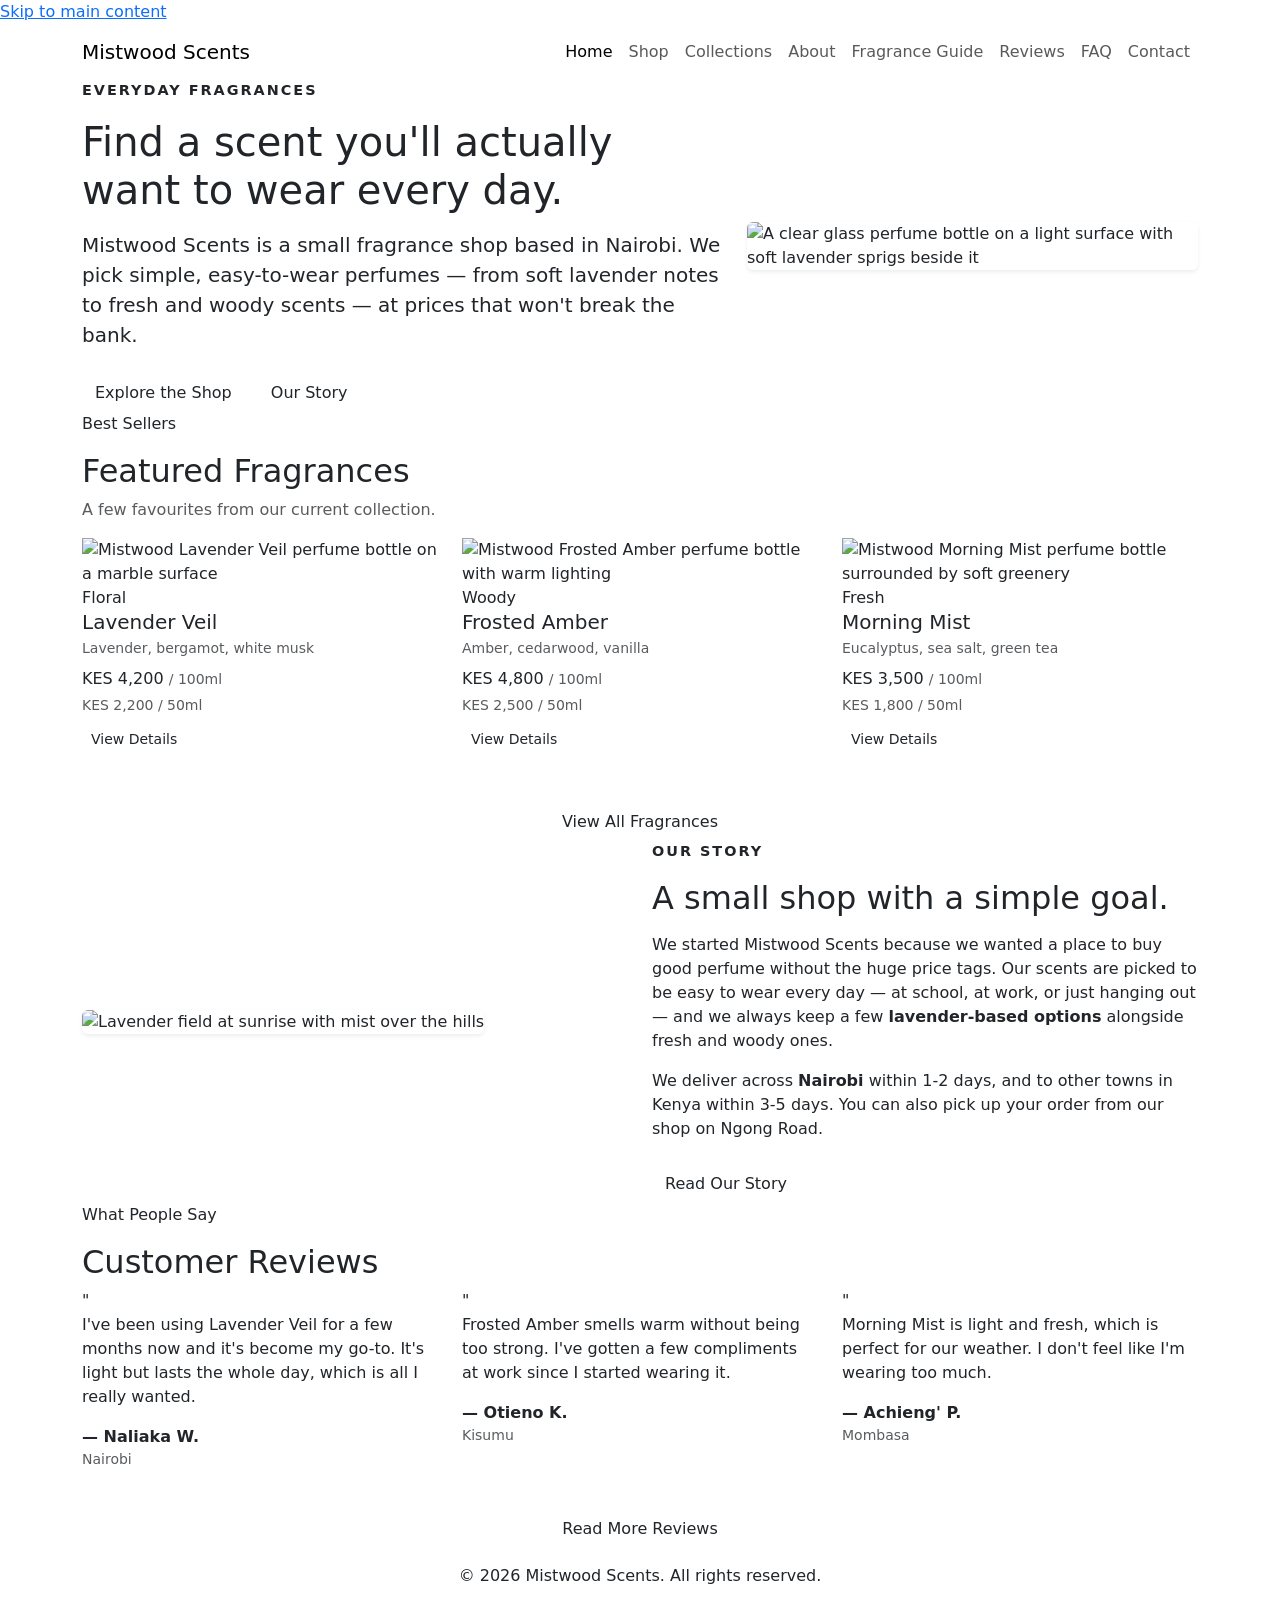
==== index.html @ 137e798b "Add customer testimonials section to home page" ====
<!DOCTYPE html>
<html lang="en">
<head>
  <meta charset="UTF-8">
  <meta name="viewport" content="width=device-width, initial-scale=1.0">
  <title>Mistwood Scents | Fragrances Inspired by Quiet Mornings</title>
  <meta name="description" content="Mistwood Scents is a small Kenyan fragrance shop with simple, everyday perfumes for women and men, delivered across Nairobi and beyond.">

  <!-- Bootstrap 5 -->
  <link href="https://cdnjs.cloudflare.com/ajax/libs/bootstrap/5.3.3/css/bootstrap.min.css" rel="stylesheet">
  <!-- Google Fonts -->
  <link rel="preconnect" href="https://fonts.googleapis.com">
  <link href="https://fonts.googleapis.com/css2?family=Cormorant+Garamond:wght@500;600;700&family=Jost:wght@300;400;500;600&display=swap" rel="stylesheet">
  <!-- Custom CSS -->
  <link rel="stylesheet" href="css/style.css">
</head>
<body>

  <a href="#main-content" class="skip-link">Skip to main content</a>

  <!-- ===================== Navbar ===================== -->
  <header>
    <nav class="navbar navbar-expand-lg navbar-mistwood sticky-top">
      <div class="container">
        <a class="navbar-brand navbar-brand-mistwood" href="index.html">
          <span class="brand-mark" aria-hidden="true"></span>Mistwood Scents
        </a>
        <button class="navbar-toggler" type="button" data-bs-toggle="collapse" data-bs-target="#mainNav" aria-controls="mainNav" aria-expanded="false" aria-label="Toggle navigation">
          <span class="navbar-toggler-icon"></span>
        </button>
        <div class="collapse navbar-collapse" id="mainNav">
          <ul class="navbar-nav ms-auto mb-2 mb-lg-0 text-center">
            <li class="nav-item"><a class="nav-link active" aria-current="page" href="index.html">Home</a></li>
            <li class="nav-item"><a class="nav-link" href="shop.html">Shop</a></li>
            <li class="nav-item"><a class="nav-link" href="collections.html">Collections</a></li>
            <li class="nav-item"><a class="nav-link" href="about.html">About</a></li>
            <li class="nav-item"><a class="nav-link" href="blog.html">Fragrance Guide</a></li>
            <li class="nav-item"><a class="nav-link" href="testimonials.html">Reviews</a></li>
            <li class="nav-item"><a class="nav-link" href="faq.html">FAQ</a></li>
            <li class="nav-item"><a class="nav-link" href="contact.html">Contact</a></li>
          </ul>
        </div>
      </div>
    </nav>
  </header>

  <main id="main-content">

    <!-- ===================== Hero ===================== -->
    <section class="mist-hero">
      <div class="container hero-content">
        <div class="row align-items-center">
          <div class="col-lg-7">
            <p class="subtitle" style="color: var(--color-primary); letter-spacing: 2px; text-transform: uppercase; font-weight: 600; font-size: 0.9rem;">Everyday Fragrances</p>
            <h1>Find a scent you'll actually want to wear every day.</h1>
            <p class="lead mt-3">Mistwood Scents is a small fragrance shop based in Nairobi. We pick simple, easy-to-wear perfumes — from soft <strong>lavender</strong> notes to fresh and woody scents — at prices that won't break the bank.</p>
            <div class="mt-4">
              <a href="shop.html" class="btn btn-mistwood me-2">Explore the Shop</a>
              <a href="about.html" class="btn btn-outline-mistwood">Our Story</a>
            </div>
          </div>
          <div class="col-lg-5 mt-4 mt-lg-0">
            <img src="https://images.unsplash.com/photo-1592945403407-9caf930b061a?w=600&h=600&fit=crop" alt="A clear glass perfume bottle on a light surface with soft lavender sprigs beside it" class="img-fluid rounded shadow-sm" loading="lazy">
          </div>
        </div>
      </div>
    </section>
<!-- ===================== Featured Fragrances ===================== -->
    <section class="section-light">
      <div class="container">
        <div class="section-title">
          <p class="subtitle">Best Sellers</p>
          <h2>Featured Fragrances</h2>
          <div class="divider-mist"></div>
          <p class="text-muted">A few favourites from our current collection.</p>
        </div>
        <div class="row g-4">
          <div class="col-md-4">
            <div class="card-mistwood">
              <img src="https://images.unsplash.com/photo-1541643600914-78b084683601?w=500&h=500&fit=crop" alt="Mistwood Lavender Veil perfume bottle on a marble surface" loading="lazy">
              <div class="card-body">
                <span class="scent-tag">Floral</span>
                <h3 class="h5 mb-1">Lavender Veil</h3>
                <p class="text-muted small mb-2">Lavender, bergamot, white musk</p>
                <p class="price-tag mb-1">KES 4,200 <span class="text-muted small fw-normal">/ 100ml</span></p>
                <p class="text-muted small mb-2">KES 2,200 / 50ml</p>
                <a href="product-detail.html" class="btn btn-outline-mistwood btn-sm">View Details</a>
              </div>
            </div>
          </div>
          <div class="col-md-4">
            <div class="card-mistwood">
              <img src="https://images.unsplash.com/photo-1592945403244-b3fbafd7f539?w=500&h=500&fit=crop" alt="Mistwood Frosted Amber perfume bottle with warm lighting" loading="lazy">
              <div class="card-body">
                <span class="scent-tag">Woody</span>
                <h3 class="h5 mb-1">Frosted Amber</h3>
                <p class="text-muted small mb-2">Amber, cedarwood, vanilla</p>
                <p class="price-tag mb-1">KES 4,800 <span class="text-muted small fw-normal">/ 100ml</span></p>
                <p class="text-muted small mb-2">KES 2,500 / 50ml</p>
                <a href="product-detail.html" class="btn btn-outline-mistwood btn-sm">View Details</a>
              </div>
            </div>
          </div>
          <div class="col-md-4">
            <div class="card-mistwood">
              <img src="https://images.unsplash.com/photo-1523293182086-7651a899d37f?w=500&h=500&fit=crop" alt="Mistwood Morning Mist perfume bottle surrounded by soft greenery" loading="lazy">
              <div class="card-body">
                <span class="scent-tag">Fresh</span>
                <h3 class="h5 mb-1">Morning Mist</h3>
                <p class="text-muted small mb-2">Eucalyptus, sea salt, green tea</p>
                <p class="price-tag mb-1">KES 3,500 <span class="text-muted small fw-normal">/ 100ml</span></p>
                <p class="text-muted small mb-2">KES 1,800 / 50ml</p>
                <a href="product-detail.html" class="btn btn-outline-mistwood btn-sm">View Details</a>
              </div>
            </div>
          </div>
        </div>
        <div class="text-center mt-5">
          <a href="shop.html" class="btn btn-mistwood">View All Fragrances</a>
        </div>
      </div>
    </section>
<!-- ===================== Brand Intro Strip ===================== -->
    <section class="section-tinted">
      <div class="container">
        <div class="row align-items-center g-4">
          <div class="col-lg-6">
            <img src="https://images.unsplash.com/photo-1615368144592-6b4a36c2b4a3?w=600&h=450&fit=crop" alt="Lavender field at sunrise with mist over the hills" class="img-fluid rounded shadow-sm" loading="lazy">
          </div>
          <div class="col-lg-6">
            <p class="subtitle" style="color: var(--color-primary); letter-spacing: 2px; text-transform: uppercase; font-weight: 600; font-size: 0.9rem;">Our Story</p>
            <h2>A small shop with a simple goal.</h2>
            <p class="mt-3">We started Mistwood Scents because we wanted a place to buy good perfume without the huge price tags. Our scents are picked to be easy to wear every day — at school, at work, or just hanging out — and we always keep a few <strong>lavender-based options</strong> alongside fresh and woody ones.</p>
            <p>We deliver across <strong>Nairobi</strong> within 1-2 days, and to other towns in Kenya within 3-5 days. You can also pick up your order from our shop on Ngong Road.</p>
            <a href="about.html" class="btn btn-outline-mistwood mt-2">Read Our Story</a>
          </div>
        </div>
      </div>
    </section> 
<!-- ===================== Testimonial Preview ===================== -->
    <section class="section-light">
      <div class="container">
        <div class="section-title">
          <p class="subtitle">What People Say</p>
          <h2>Customer Reviews</h2>
          <div class="divider-mist"></div>
        </div>
        <div class="row g-4">
          <div class="col-md-4">
            <div class="testimonial-card">
              <span class="quote-mark">"</span>
              <p>I've been using Lavender Veil for a few months now and it's become my go-to. It's light but lasts the whole day, which is all I really wanted.</p>
              <p class="fw-semibold mb-0 mt-3">— Naliaka W.</p>
              <p class="text-muted small">Nairobi</p>
            </div>
          </div>
          <div class="col-md-4">
            <div class="testimonial-card">
              <span class="quote-mark">"</span>
              <p>Frosted Amber smells warm without being too strong. I've gotten a few compliments at work since I started wearing it.</p>
              <p class="fw-semibold mb-0 mt-3">— Otieno K.</p>
              <p class="text-muted small">Kisumu</p>
            </div>
          </div>
          <div class="col-md-4">
            <div class="testimonial-card">
              <span class="quote-mark">"</span>
              <p>Morning Mist is light and fresh, which is perfect for our weather. I don't feel like I'm wearing too much.</p>
              <p class="fw-semibold mb-0 mt-3">— Achieng' P.</p>
              <p class="text-muted small">Mombasa</p>
            </div>
          </div>
        </div>
        <div class="text-center mt-4">
          <a href="testimonials.html" class="btn btn-outline-mistwood">Read More Reviews</a>
        </div>
      </div>
    </section>
  </main>

  <!-- ===================== Footer ===================== -->
  <footer class="footer-mistwood">
    <div class="container">
      <p class="text-center mb-0 py-3">&copy; 2026 Mistwood Scents. All rights reserved.</p>
    </div>
  </footer>

  <script src="https://cdnjs.cloudflare.com/ajax/libs/bootstrap/5.3.3/js/bootstrap.bundle.min.js"></script>
</body>
</html>
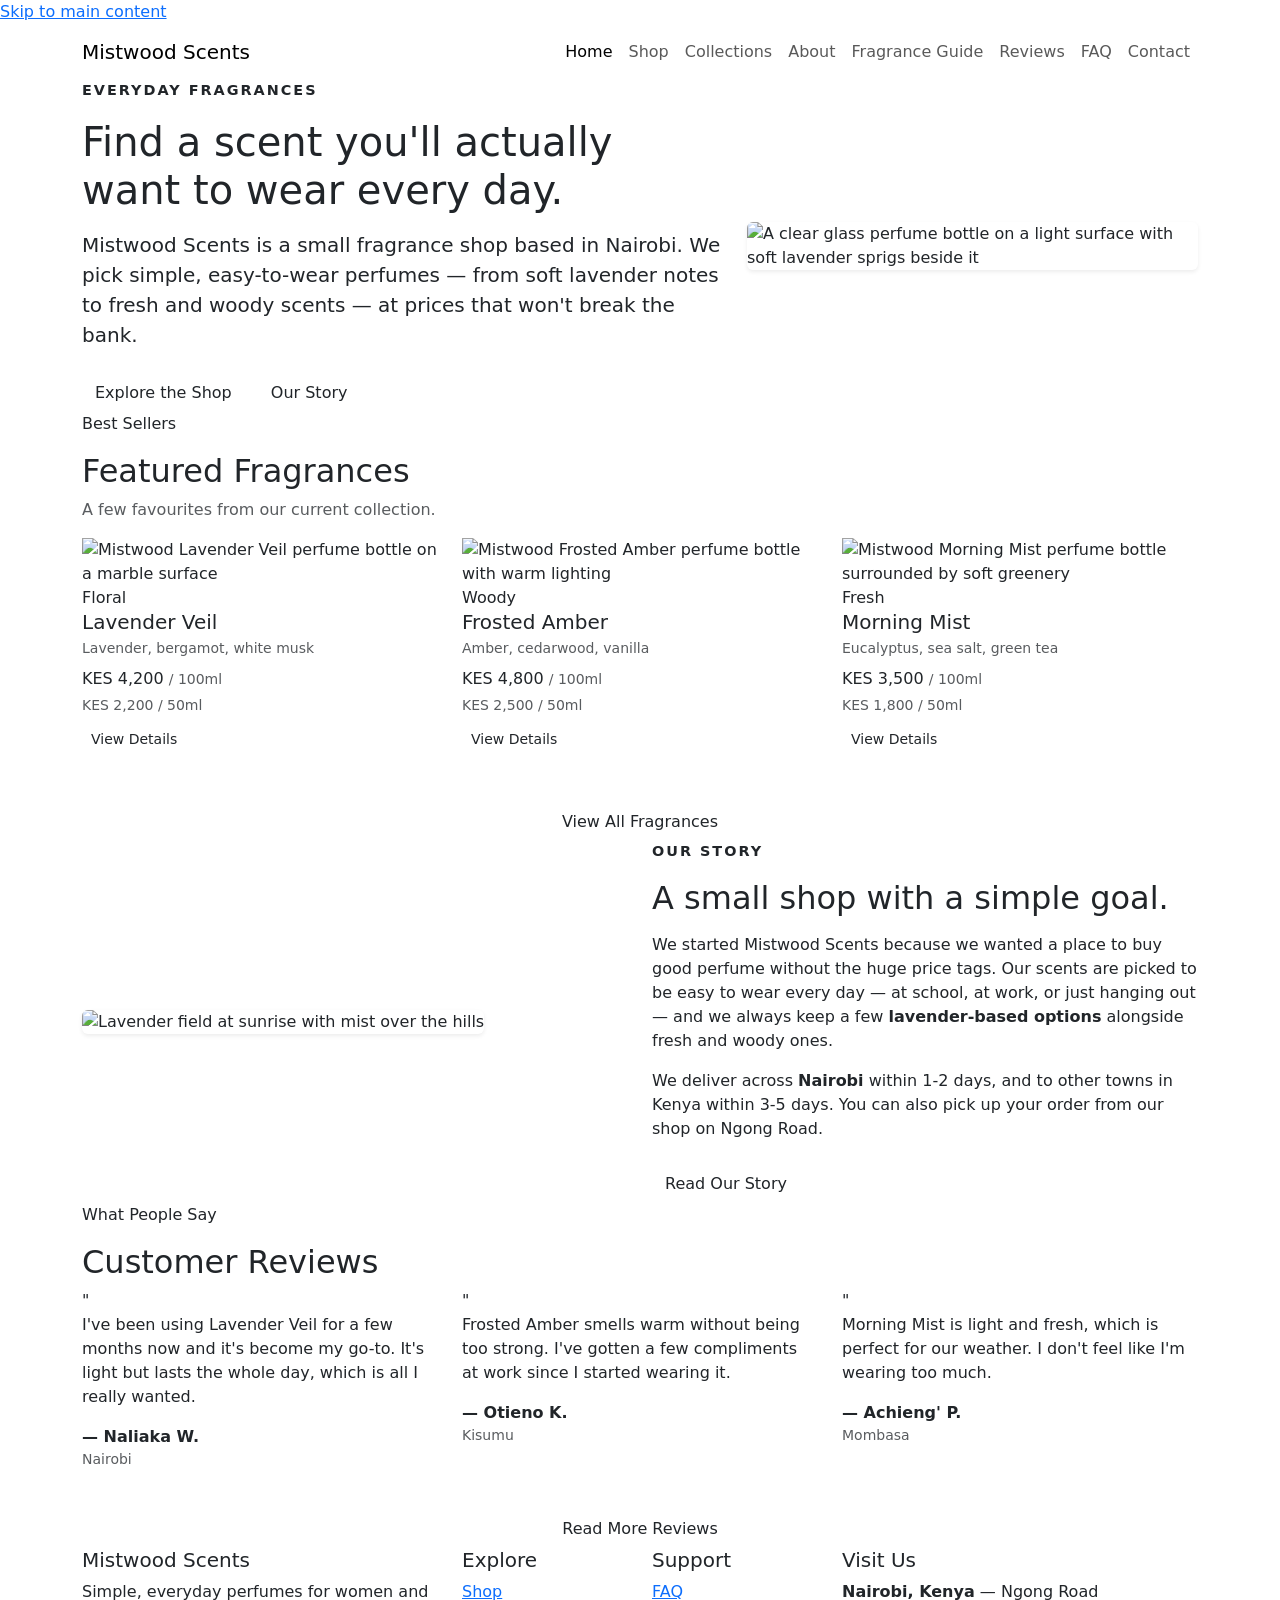
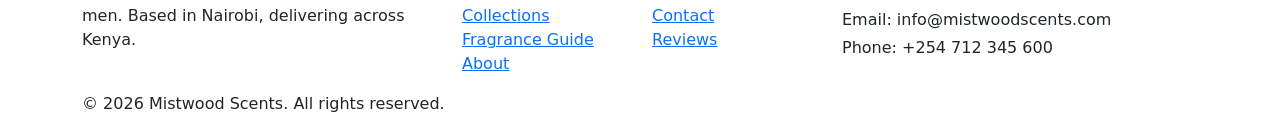
==== commit a9471d6d: "Add full footer with site links and contact info" ====
--- a/index.html
+++ b/index.html
@@ -178,13 +178,44 @@
     </section>
   </main>
 
-  <!-- ===================== Footer ===================== -->
+<!-- ===================== Footer ===================== -->
   <footer class="footer-mistwood">
     <div class="container">
-      <p class="text-center mb-0 py-3">&copy; 2026 Mistwood Scents. All rights reserved.</p>
+      <div class="row g-4">
+        <div class="col-md-4">
+          <h5>Mistwood Scents</h5>
+          <p>Simple, everyday perfumes for women and men. Based in Nairobi, delivering across Kenya.</p>
+        </div>
+        <div class="col-md-2 col-6">
+          <h5>Explore</h5>
+          <ul class="list-unstyled">
+            <li><a href="shop.html">Shop</a></li>
+            <li><a href="collections.html">Collections</a></li>
+            <li><a href="blog.html">Fragrance Guide</a></li>
+            <li><a href="about.html">About</a></li>
+          </ul>
+        </div>
+        <div class="col-md-2 col-6">
+          <h5>Support</h5>
+          <ul class="list-unstyled">
+            <li><a href="faq.html">FAQ</a></li>
+            <li><a href="contact.html">Contact</a></li>
+            <li><a href="testimonials.html">Reviews</a></li>
+          </ul>
+        </div>
+        <div class="col-md-4">
+          <h5>Visit Us</h5>
+          <address class="mb-1"><strong>Nairobi, Kenya</strong> — Ngong Road</address>
+          <p class="mb-1">Email: info@mistwoodscents.com</p>
+          <p class="mb-0">Phone: +254 712 345 600</p>
+        </div>
+      </div>
+      <div class="footer-bottom">
+        &copy; 2026 Mistwood Scents. All rights reserved.
+      </div>
     </div>
   </footer>
-
+  
   <script src="https://cdnjs.cloudflare.com/ajax/libs/bootstrap/5.3.3/js/bootstrap.bundle.min.js"></script>
 </body>
 </html>
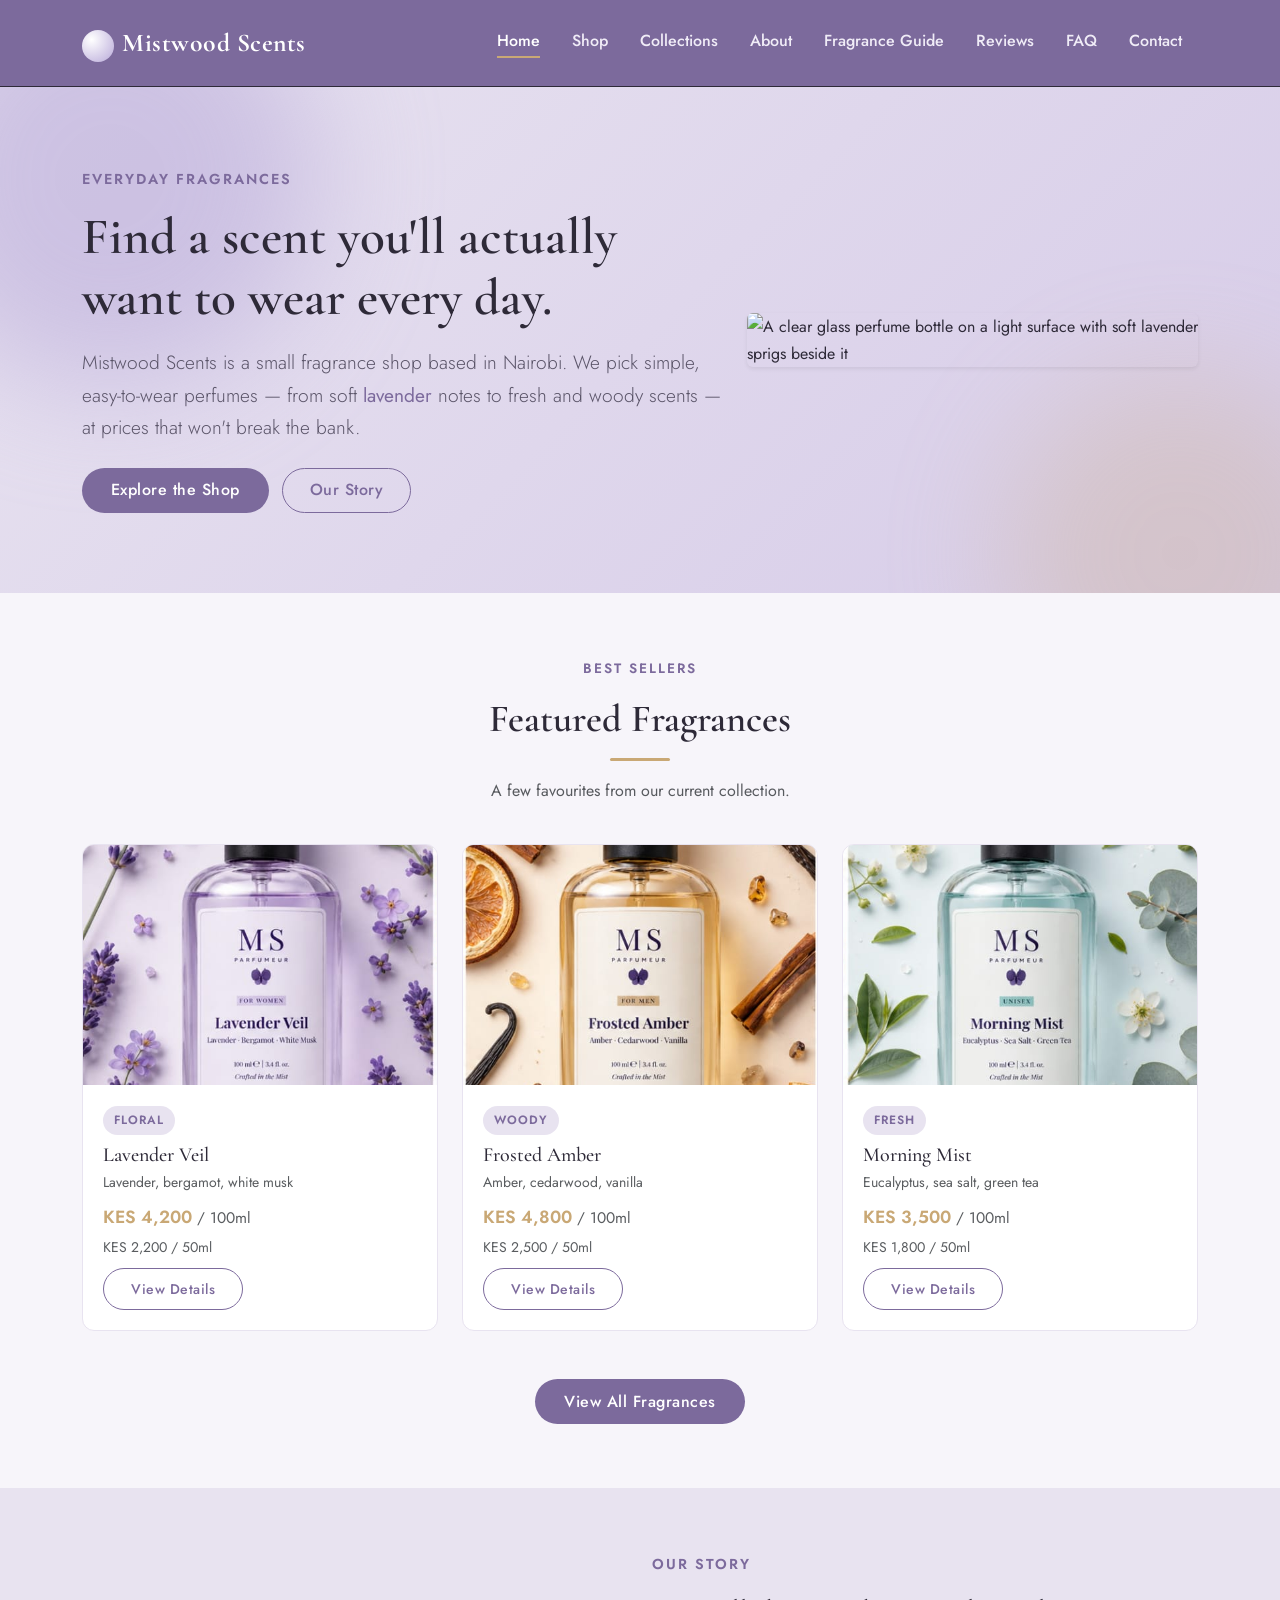
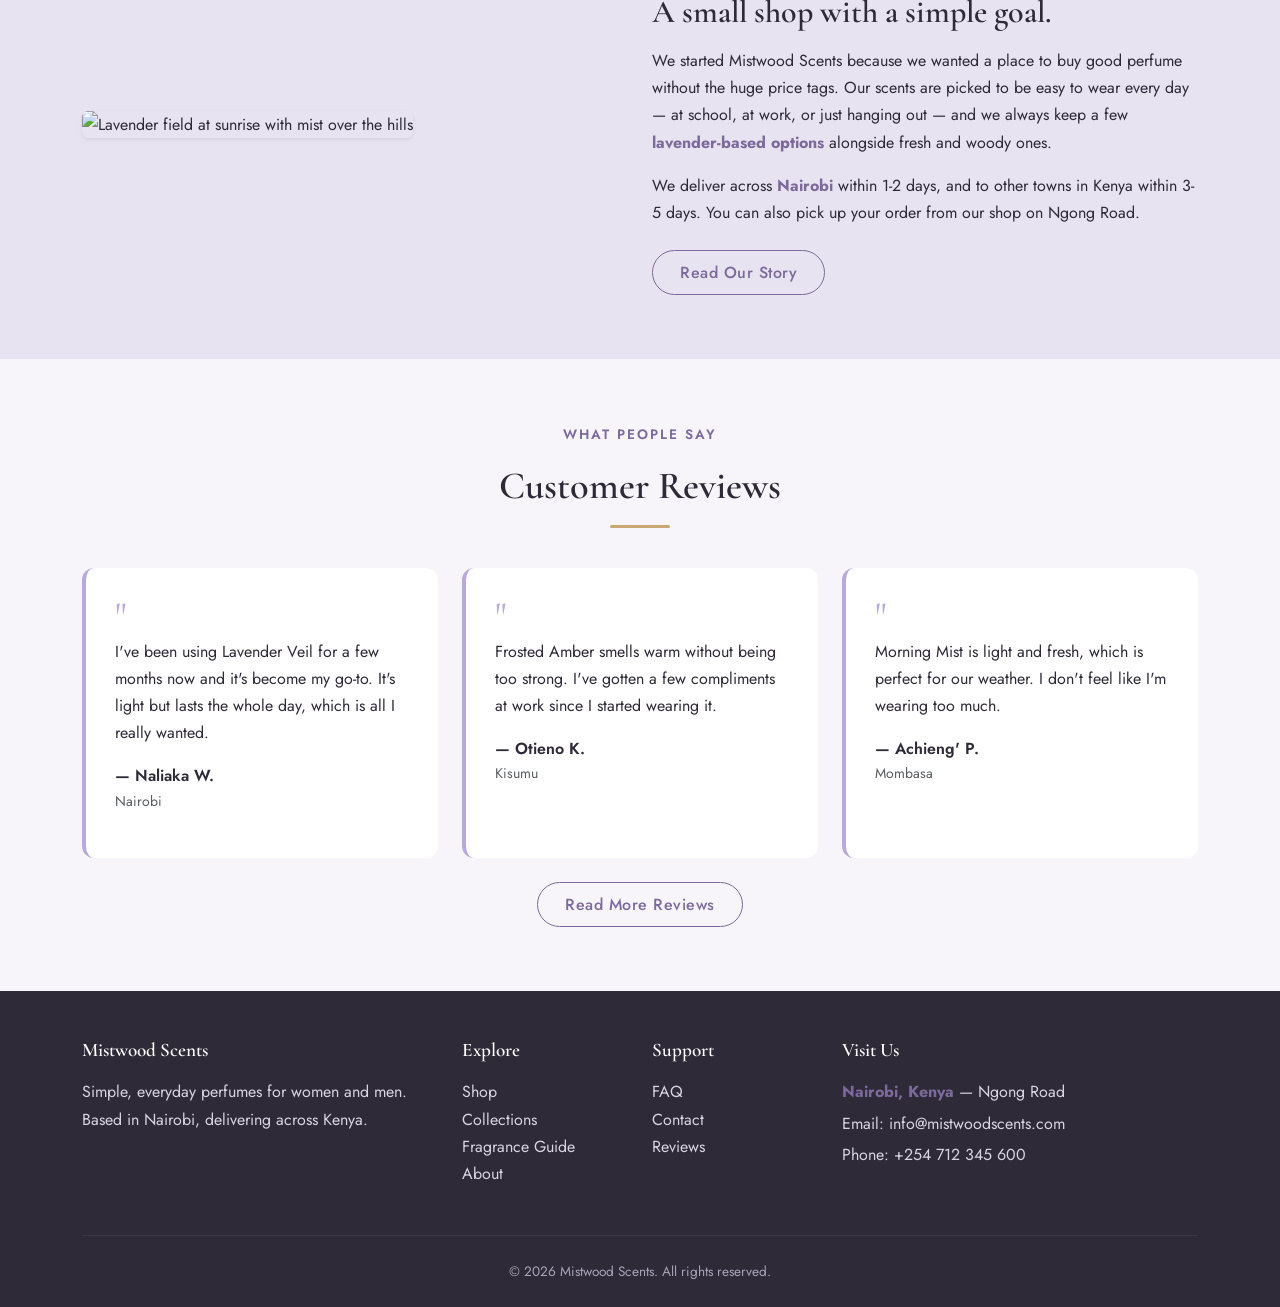
==== commit 1ed6c5cd: "Add perfume product photos to home page" ====
--- a/index.html
+++ b/index.html
@@ -77,7 +77,7 @@
         <div class="row g-4">
           <div class="col-md-4">
             <div class="card-mistwood">
-              <img src="https://images.unsplash.com/photo-1541643600914-78b084683601?w=500&h=500&fit=crop" alt="Mistwood Lavender Veil perfume bottle on a marble surface" loading="lazy">
+              <img src="images/products/lavender-veil.png" alt="Mistwood Scents Lavender Veil perfume bottle" loading="lazy">
               <div class="card-body">
                 <span class="scent-tag">Floral</span>
                 <h3 class="h5 mb-1">Lavender Veil</h3>
@@ -90,7 +90,7 @@
           </div>
           <div class="col-md-4">
             <div class="card-mistwood">
-              <img src="https://images.unsplash.com/photo-1592945403244-b3fbafd7f539?w=500&h=500&fit=crop" alt="Mistwood Frosted Amber perfume bottle with warm lighting" loading="lazy">
+              <img src="images/products/frosted-amber.png" alt="Mistwood Scents Frosted Amber perfume bottle" loading="lazy">
               <div class="card-body">
                 <span class="scent-tag">Woody</span>
                 <h3 class="h5 mb-1">Frosted Amber</h3>
@@ -103,7 +103,7 @@
           </div>
           <div class="col-md-4">
             <div class="card-mistwood">
-              <img src="https://images.unsplash.com/photo-1523293182086-7651a899d37f?w=500&h=500&fit=crop" alt="Mistwood Morning Mist perfume bottle surrounded by soft greenery" loading="lazy">
+              <img src="images/products/morning-mist.png" alt="Mistwood Scents Morning Mist perfume bottle" loading="lazy">
               <div class="card-body">
                 <span class="scent-tag">Fresh</span>
                 <h3 class="h5 mb-1">Morning Mist</h3>
--- a/css/style.css
+++ b/css/style.css
@@ -0,0 +1,344 @@
+/* ==========================================================
+   Mistwood Scents — Main Stylesheet
+   ========================================================== */
+
+:root {
+  --color-primary: #7C6A9C;     /* lavender-plum */
+  --color-accent: #B8A9D9;      /* soft lilac */
+  --color-bg-light: #F7F5FA;    /* near-white */
+  --color-bg-section: #E8E3F0;  /* pale lavender */
+  --color-dark: #2E2A38;        /* deep charcoal-plum */
+  --color-gold: #C9A875;        /* warm gold accent */
+  --font-display: 'Cormorant Garamond', serif;
+  --font-body: 'Jost', sans-serif;
+}
+
+* {
+  box-sizing: border-box;
+}
+
+body {
+  font-family: var(--font-body);
+  color: var(--color-dark);
+  background-color: var(--color-bg-light);
+  line-height: 1.7;
+}
+
+h1, h2, h3, h4, h5, h6 {
+  font-family: var(--font-display);
+  font-weight: 600;
+  color: var(--color-dark);
+}
+
+a {
+  color: var(--color-primary);
+  text-decoration: none;
+  transition: color 0.2s ease;
+}
+
+a:hover {
+  color: var(--color-gold);
+}
+
+strong, b {
+  color: var(--color-primary);
+}
+
+/* ===================== Navbar ===================== */
+.navbar-mistwood {
+  background-color: var(--color-primary);
+  border-bottom: 1px solid var(--color-dark);
+  padding: 1rem 0;
+}
+
+.navbar-brand-mistwood {
+  font-family: var(--font-display);
+  font-size: 1.6rem;
+  font-weight: 700;
+  color: #fff !important;
+  letter-spacing: 0.5px;
+}
+
+.navbar-brand-mistwood .brand-mark {
+  display: inline-block;
+  width: 32px;
+  height: 32px;
+  border-radius: 50%;
+  background: radial-gradient(circle at 30% 30%, #fff, var(--color-accent));
+  margin-right: 8px;
+  vertical-align: middle;
+}
+
+.navbar-mistwood .nav-link {
+  color: #f0ecf7 !important;
+  font-weight: 500;
+  margin: 0 0.5rem;
+  position: relative;
+}
+
+.navbar-mistwood .nav-link.active,
+.navbar-mistwood .nav-link:hover {
+  color: #fff !important;
+}
+
+.navbar-mistwood .nav-link.active::after {
+  content: "";
+  display: block;
+  width: 100%;
+  height: 2px;
+  background-color: var(--color-gold);
+  margin-top: 2px;
+}
+
+.navbar-mistwood .navbar-toggler {
+  border-color: rgba(255,255,255,0.5);
+}
+
+.navbar-mistwood .navbar-toggler-icon {
+  filter: brightness(0) invert(1);
+}
+
+/* Skip link for accessibility */
+.skip-link {
+  position: absolute;
+  left: -9999px;
+  top: 0;
+  background: var(--color-primary);
+  color: #fff;
+  padding: 0.5rem 1rem;
+  z-index: 1000;
+}
+
+.skip-link:focus {
+  left: 0;
+}
+
+/* Reduced motion */
+@media (prefers-reduced-motion: reduce) {
+  * {
+    transition: none !important;
+    animation: none !important;
+  }
+}
+/* ===================== Hero (mist gradient signature) ===================== */
+.mist-hero {
+  position: relative;
+  background: linear-gradient(135deg, var(--color-bg-section) 0%, #d6cbe8 100%);
+  overflow: hidden;
+  padding: 5rem 0;
+}
+
+.mist-hero::before,
+.mist-hero::after {
+  content: "";
+  position: absolute;
+  border-radius: 50%;
+  filter: blur(60px);
+  opacity: 0.55;
+  pointer-events: none;
+}
+
+.mist-hero::before {
+  width: 420px;
+  height: 420px;
+  background: var(--color-accent);
+  top: -120px;
+  left: -100px;
+}
+
+.mist-hero::after {
+  width: 360px;
+  height: 360px;
+  background: var(--color-gold);
+  bottom: -140px;
+  right: -80px;
+  opacity: 0.25;
+}
+
+.mist-hero .hero-content {
+  position: relative;
+  z-index: 2;
+}
+
+.mist-hero h1 {
+  font-size: 3.2rem;
+}
+
+.mist-hero .lead {
+  font-size: 1.2rem;
+  color: #5a5468;
+}
+
+/* ===================== Buttons ===================== */
+.btn-mistwood {
+  background-color: var(--color-primary);
+  color: #fff;
+  border: none;
+  padding: 0.65rem 1.8rem;
+  border-radius: 30px;
+  font-weight: 500;
+  letter-spacing: 0.5px;
+  transition: background-color 0.2s ease, transform 0.2s ease;
+}
+
+.btn-mistwood:hover {
+  background-color: var(--color-dark);
+  color: #fff;
+  transform: translateY(-2px);
+}
+
+.btn-outline-mistwood {
+  background-color: transparent;
+  color: var(--color-primary);
+  border: 1px solid var(--color-primary);
+  padding: 0.6rem 1.7rem;
+  border-radius: 30px;
+  font-weight: 500;
+  letter-spacing: 0.5px;
+  transition: all 0.2s ease;
+}
+
+.btn-outline-mistwood:hover {
+  background-color: var(--color-primary);
+  color: #fff;
+}
+
+@media (max-width: 768px) {
+  .mist-hero h1 {
+    font-size: 2.2rem;
+  }
+
+  .mist-hero {
+    padding: 3rem 0;
+    text-align: center;
+  }
+}
+/* ===================== Sections ===================== */
+.section-light {
+  padding: 4rem 0;
+}
+
+.section-tinted {
+  padding: 4rem 0;
+  background-color: var(--color-bg-section);
+}
+
+.section-title {
+  margin-bottom: 2.5rem;
+  text-align: center;
+}
+
+.section-title h2 {
+  font-size: 2.4rem;
+}
+
+.section-title .subtitle {
+  color: var(--color-primary);
+  text-transform: uppercase;
+  letter-spacing: 2px;
+  font-size: 0.85rem;
+  font-weight: 600;
+}
+
+/* ===================== Cards ===================== */
+.card-mistwood {
+  border: 1px solid var(--color-bg-section);
+  border-radius: 12px;
+  overflow: hidden;
+  background-color: #fff;
+  transition: border-color 0.25s ease, transform 0.25s ease, box-shadow 0.25s ease;
+  height: 100%;
+}
+
+.card-mistwood:hover {
+  border-color: var(--color-accent);
+  transform: translateY(-4px);
+  box-shadow: 0 10px 25px rgba(124, 106, 156, 0.15);
+}
+
+.card-mistwood img {
+  width: 100%;
+  height: 240px;
+  object-fit: cover;
+}
+
+.card-mistwood .card-body {
+  padding: 1.25rem;
+}
+
+.scent-tag {
+  display: inline-block;
+  background-color: var(--color-bg-section);
+  color: var(--color-primary);
+  font-size: 0.75rem;
+  font-weight: 600;
+  letter-spacing: 1px;
+  text-transform: uppercase;
+  padding: 0.25rem 0.7rem;
+  border-radius: 20px;
+  margin-bottom: 0.5rem;
+}
+
+.price-tag {
+  color: var(--color-gold);
+  font-weight: 600;
+  font-size: 1.1rem;
+}
+
+.divider-mist {
+  width: 60px;
+  height: 3px;
+  background-color: var(--color-gold);
+  margin: 1rem auto;
+  border-radius: 2px;
+}
+
+@media (max-width: 768px) {
+  .section-title h2 {
+    font-size: 1.9rem;
+  }
+}
+/* ===================== Testimonials ===================== */
+.testimonial-card {
+  background-color: #fff;
+  border-radius: 12px;
+  padding: 1.8rem;
+  border-left: 4px solid var(--color-accent);
+  height: 100%;
+}
+
+.testimonial-card .quote-mark {
+  font-family: var(--font-display);
+  font-size: 2.5rem;
+  color: var(--color-accent);
+  line-height: 1;
+}
+/* ===================== Footer ===================== */
+.footer-mistwood {
+  background-color: var(--color-dark);
+  color: #d8d4e2;
+  padding: 3rem 0 1.5rem;
+}
+
+.footer-mistwood h5 {
+  color: #fff;
+  font-size: 1.2rem;
+  margin-bottom: 1rem;
+}
+
+.footer-mistwood a {
+  color: #d8d4e2;
+}
+
+.footer-mistwood a:hover {
+  color: var(--color-accent);
+}
+
+.footer-bottom {
+  border-top: 1px solid #44405499;
+  margin-top: 2rem;
+  padding-top: 1.5rem;
+  font-size: 0.85rem;
+  text-align: center;
+  color: #a8a3b8;
+}
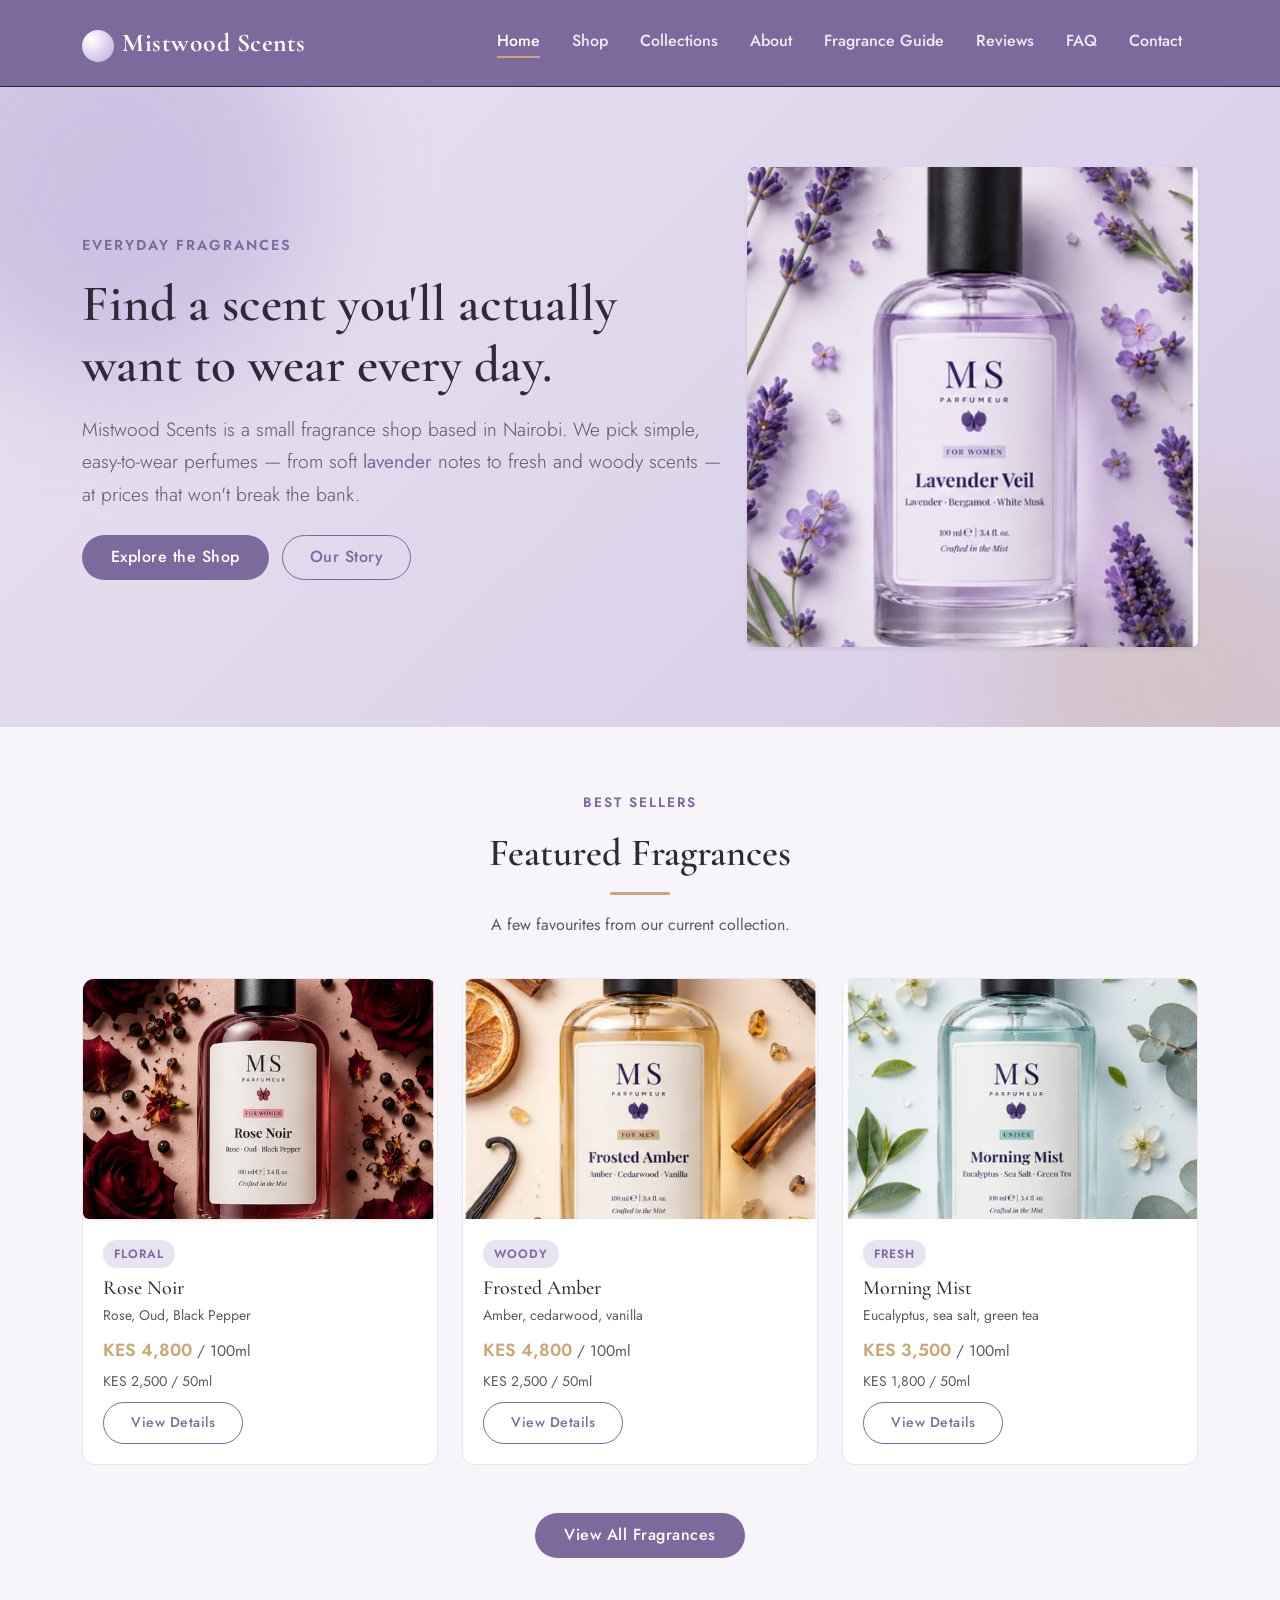
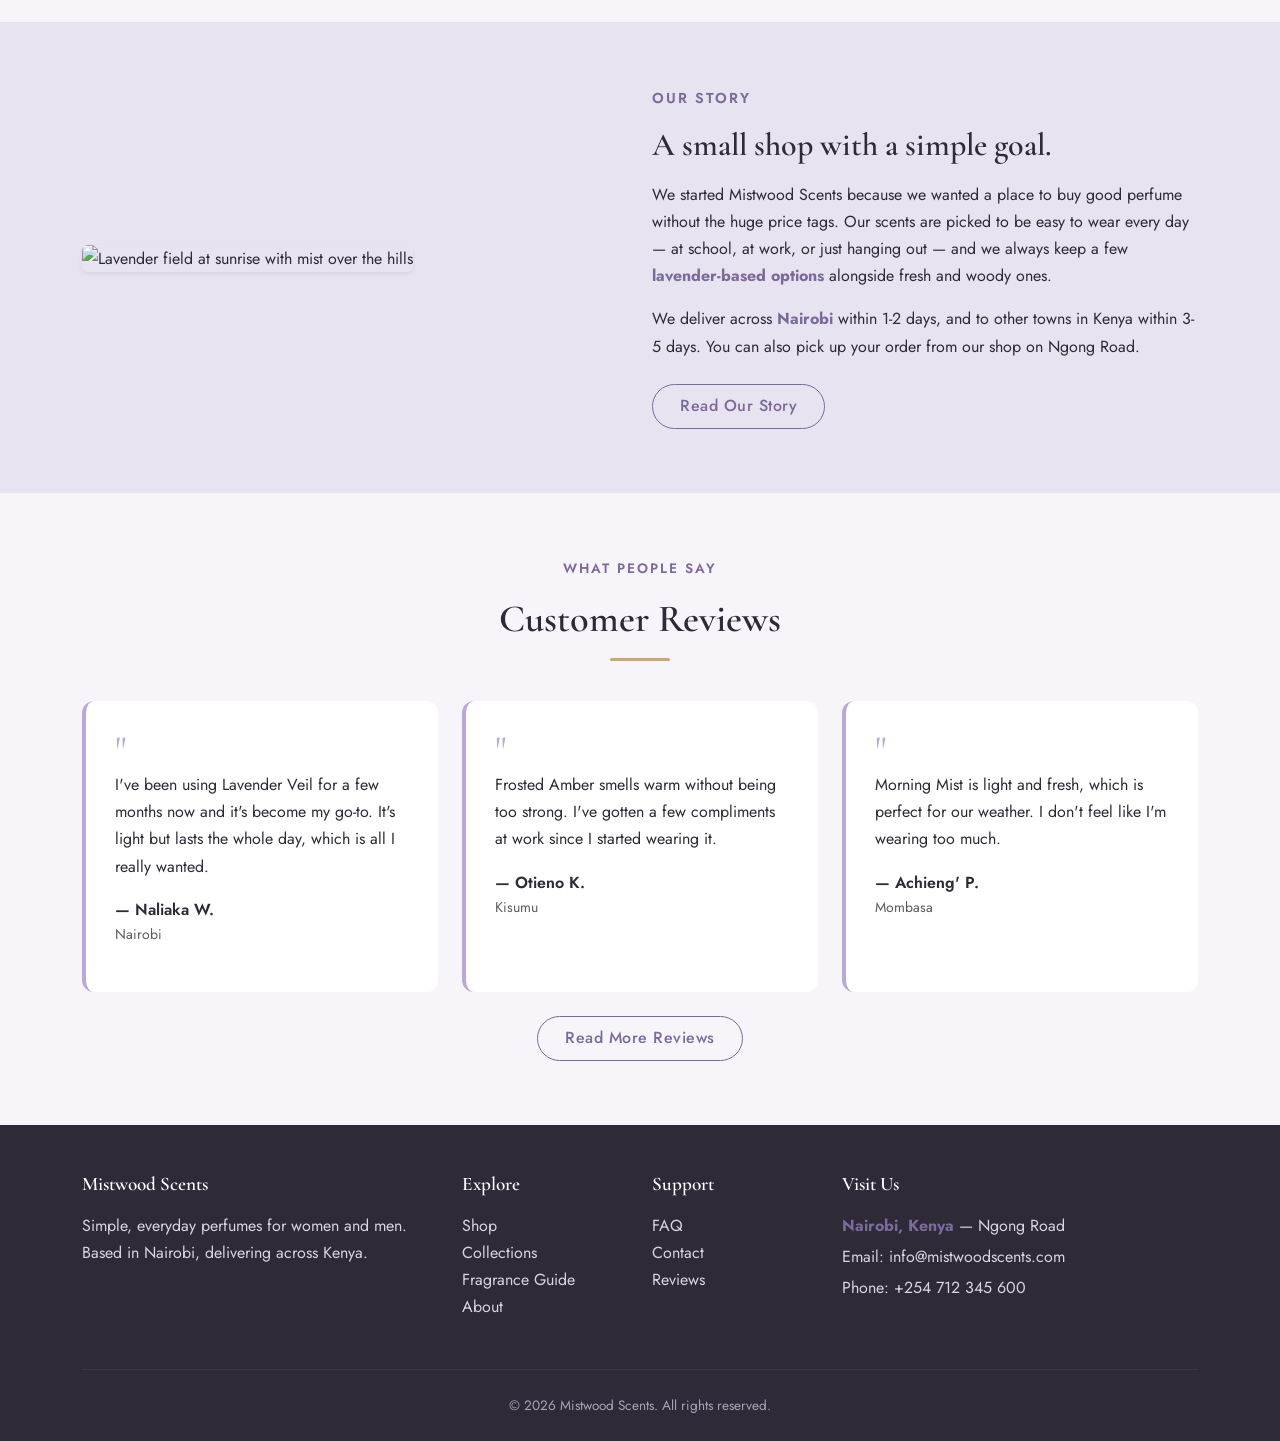
==== commit 1da20ab0: "Swap hero and featured product images to avoid repetition" ====
--- a/index.html
+++ b/index.html
@@ -60,7 +60,7 @@
             </div>
           </div>
           <div class="col-lg-5 mt-4 mt-lg-0">
-            <img src="https://images.unsplash.com/photo-1592945403407-9caf930b061a?w=600&h=600&fit=crop" alt="A clear glass perfume bottle on a light surface with soft lavender sprigs beside it" class="img-fluid rounded shadow-sm" loading="lazy">
+            <img src="images/products/lavender-veil.png" alt="Mistwood Scents Lavender Veil perfume bottle" class="img-fluid rounded shadow-sm" loading="lazy">
           </div>
         </div>
       </div>
@@ -74,20 +74,20 @@
           <div class="divider-mist"></div>
           <p class="text-muted">A few favourites from our current collection.</p>
         </div>
-        <div class="row g-4">
-          <div class="col-md-4">
-            <div class="card-mistwood">
-              <img src="images/products/lavender-veil.png" alt="Mistwood Scents Lavender Veil perfume bottle" loading="lazy">
-              <div class="card-body">
-                <span class="scent-tag">Floral</span>
-                <h3 class="h5 mb-1">Lavender Veil</h3>
-                <p class="text-muted small mb-2">Lavender, bergamot, white musk</p>
-                <p class="price-tag mb-1">KES 4,200 <span class="text-muted small fw-normal">/ 100ml</span></p>
-                <p class="text-muted small mb-2">KES 2,200 / 50ml</p>
-                <a href="product-detail.html" class="btn btn-outline-mistwood btn-sm">View Details</a>
+            <div class="row g-4">
+          <div class="col-md-4">
+        <div class="card-mistwood">
+         <img src="images/products/rose-noir.png" alt="Mistwood Scents Rose Noir perfume bottle" class="img-fluid rounded shadow-sm" loading="lazy">
+    <div class="card-body">
+      <span class="scent-tag">Floral</span>
+      <h3 class="h5 mb-1">Rose Noir</h3>
+      <p class="text-muted small mb-2">Rose, Oud, Black Pepper</p>
+      <p class="price-tag mb-1">KES 4,800 <span class="text-muted small fw-normal">/ 100ml</span></p>
+      <p class="text-muted small mb-2">KES 2,500 / 50ml</p>
+      <a href="product-detail.html" class="btn btn-outline-mistwood btn-sm">View Details</a>
               </div>
             </div>
-          </div>
+           </div>
           <div class="col-md-4">
             <div class="card-mistwood">
               <img src="images/products/frosted-amber.png" alt="Mistwood Scents Frosted Amber perfume bottle" loading="lazy">
--- a/css/style.css
+++ b/css/style.css
@@ -3,12 +3,12 @@
    ========================================================== */
 
 :root {
-  --color-primary: #7C6A9C;     /* lavender-plum */
-  --color-accent: #B8A9D9;      /* soft lilac */
-  --color-bg-light: #F7F5FA;    /* near-white */
-  --color-bg-section: #E8E3F0;  /* pale lavender */
-  --color-dark: #2E2A38;        /* deep charcoal-plum */
-  --color-gold: #C9A875;        /* warm gold accent */
+  --color-primary: #7C6A9C;
+  --color-accent: #B8A9D9;
+  --color-bg-light: #F7F5FA;
+  --color-bg-section: #E8E3F0;
+  --color-dark: #2E2A38;
+  --color-gold: #C9A875;
   --font-display: 'Cormorant Garamond', serif;
   --font-body: 'Jost', sans-serif;
 }
@@ -98,7 +98,7 @@
   filter: brightness(0) invert(1);
 }
 
-/* Skip link for accessibility */
+/* ===================== Skip Link ===================== */
 .skip-link {
   position: absolute;
   left: -9999px;
@@ -113,14 +113,7 @@
   left: 0;
 }
 
-/* Reduced motion */
-@media (prefers-reduced-motion: reduce) {
-  * {
-    transition: none !important;
-    animation: none !important;
-  }
-}
-/* ===================== Hero (mist gradient signature) ===================== */
+/* ===================== Hero ===================== */
 .mist-hero {
   position: relative;
   background: linear-gradient(135deg, var(--color-bg-section) 0%, #d6cbe8 100%);
@@ -167,6 +160,32 @@
 .mist-hero .lead {
   font-size: 1.2rem;
   color: #5a5468;
+}
+
+/* ===================== Mist Banner (inner pages) ===================== */
+.mist-banner {
+  position: relative;
+  background-color: var(--color-bg-section);
+  overflow: hidden;
+  padding: 3.5rem 0;
+}
+
+.mist-banner::before {
+  content: "";
+  position: absolute;
+  width: 300px;
+  height: 300px;
+  border-radius: 50%;
+  background: var(--color-accent);
+  filter: blur(60px);
+  opacity: 0.45;
+  top: -100px;
+  right: -60px;
+}
+
+.mist-banner .hero-content {
+  position: relative;
+  z-index: 2;
 }
 
 /* ===================== Buttons ===================== */
@@ -203,16 +222,6 @@
   color: #fff;
 }
 
-@media (max-width: 768px) {
-  .mist-hero h1 {
-    font-size: 2.2rem;
-  }
-
-  .mist-hero {
-    padding: 3rem 0;
-    text-align: center;
-  }
-}
 /* ===================== Sections ===================== */
 .section-light {
   padding: 4rem 0;
@@ -232,7 +241,7 @@
   font-size: 2.4rem;
 }
 
-.section-title .subtitle {
+.subtitle {
   color: var(--color-primary);
   text-transform: uppercase;
   letter-spacing: 2px;
@@ -266,6 +275,7 @@
   padding: 1.25rem;
 }
 
+/* ===================== Tags & Labels ===================== */
 .scent-tag {
   display: inline-block;
   background-color: var(--color-bg-section);
@@ -293,11 +303,6 @@
   border-radius: 2px;
 }
 
-@media (max-width: 768px) {
-  .section-title h2 {
-    font-size: 1.9rem;
-  }
-}
 /* ===================== Testimonials ===================== */
 .testimonial-card {
   background-color: #fff;
@@ -313,6 +318,32 @@
   color: var(--color-accent);
   line-height: 1;
 }
+
+/* ===================== Forms ===================== */
+.form-mistwood label {
+  font-weight: 500;
+  margin-bottom: 0.3rem;
+}
+
+.form-mistwood .form-control {
+  border-radius: 8px;
+  border: 1px solid #d8d2e6;
+  padding: 0.6rem 0.9rem;
+}
+
+.form-mistwood .form-control:focus {
+  border-color: var(--color-primary);
+  box-shadow: 0 0 0 3px rgba(124, 106, 156, 0.15);
+}
+
+.form-control.is-invalid {
+  border-color: #c0392b;
+}
+
+.form-control.is-valid {
+  border-color: #5cb85c;
+}
+
 /* ===================== Footer ===================== */
 .footer-mistwood {
   background-color: var(--color-dark);
@@ -341,4 +372,58 @@
   font-size: 0.85rem;
   text-align: center;
   color: #a8a3b8;
+}
+
+/* ===================== Responsive ===================== */
+@media (max-width: 768px) {
+  .mist-hero h1 {
+    font-size: 2.2rem;
+  }
+
+  .mist-hero {
+    padding: 3rem 0;
+    text-align: center;
+  }
+
+  .section-title h2 {
+    font-size: 1.9rem;
+  }
+}
+
+@media (prefers-reduced-motion: reduce) {
+  * {
+    transition: none !important;
+    animation: none !important;
+  }
+}
+/* ===================== Scent Note Chips (Shop page) ===================== */
+.note-chip {
+  background-color: #fff;
+  border: 1px solid var(--color-bg-section);
+  color: var(--color-dark);
+  font-size: 0.8rem;
+  padding: 0.3rem 0.9rem;
+  border-radius: 20px;
+  transition: all 0.2s ease;
+}
+
+.note-chip:hover {
+  border-color: var(--color-accent);
+}
+
+.note-chip.active {
+  background-color: var(--color-primary);
+  color: #fff;
+  border-color: var(--color-primary);
+}
+
+.note-chip .chip-x {
+  font-weight: 700;
+  margin-left: 4px;
+}
+.mist-hero img {
+  max-height: 480px;
+  width: 100%;
+  object-fit: cover;
+  border-radius: 12px;
 }
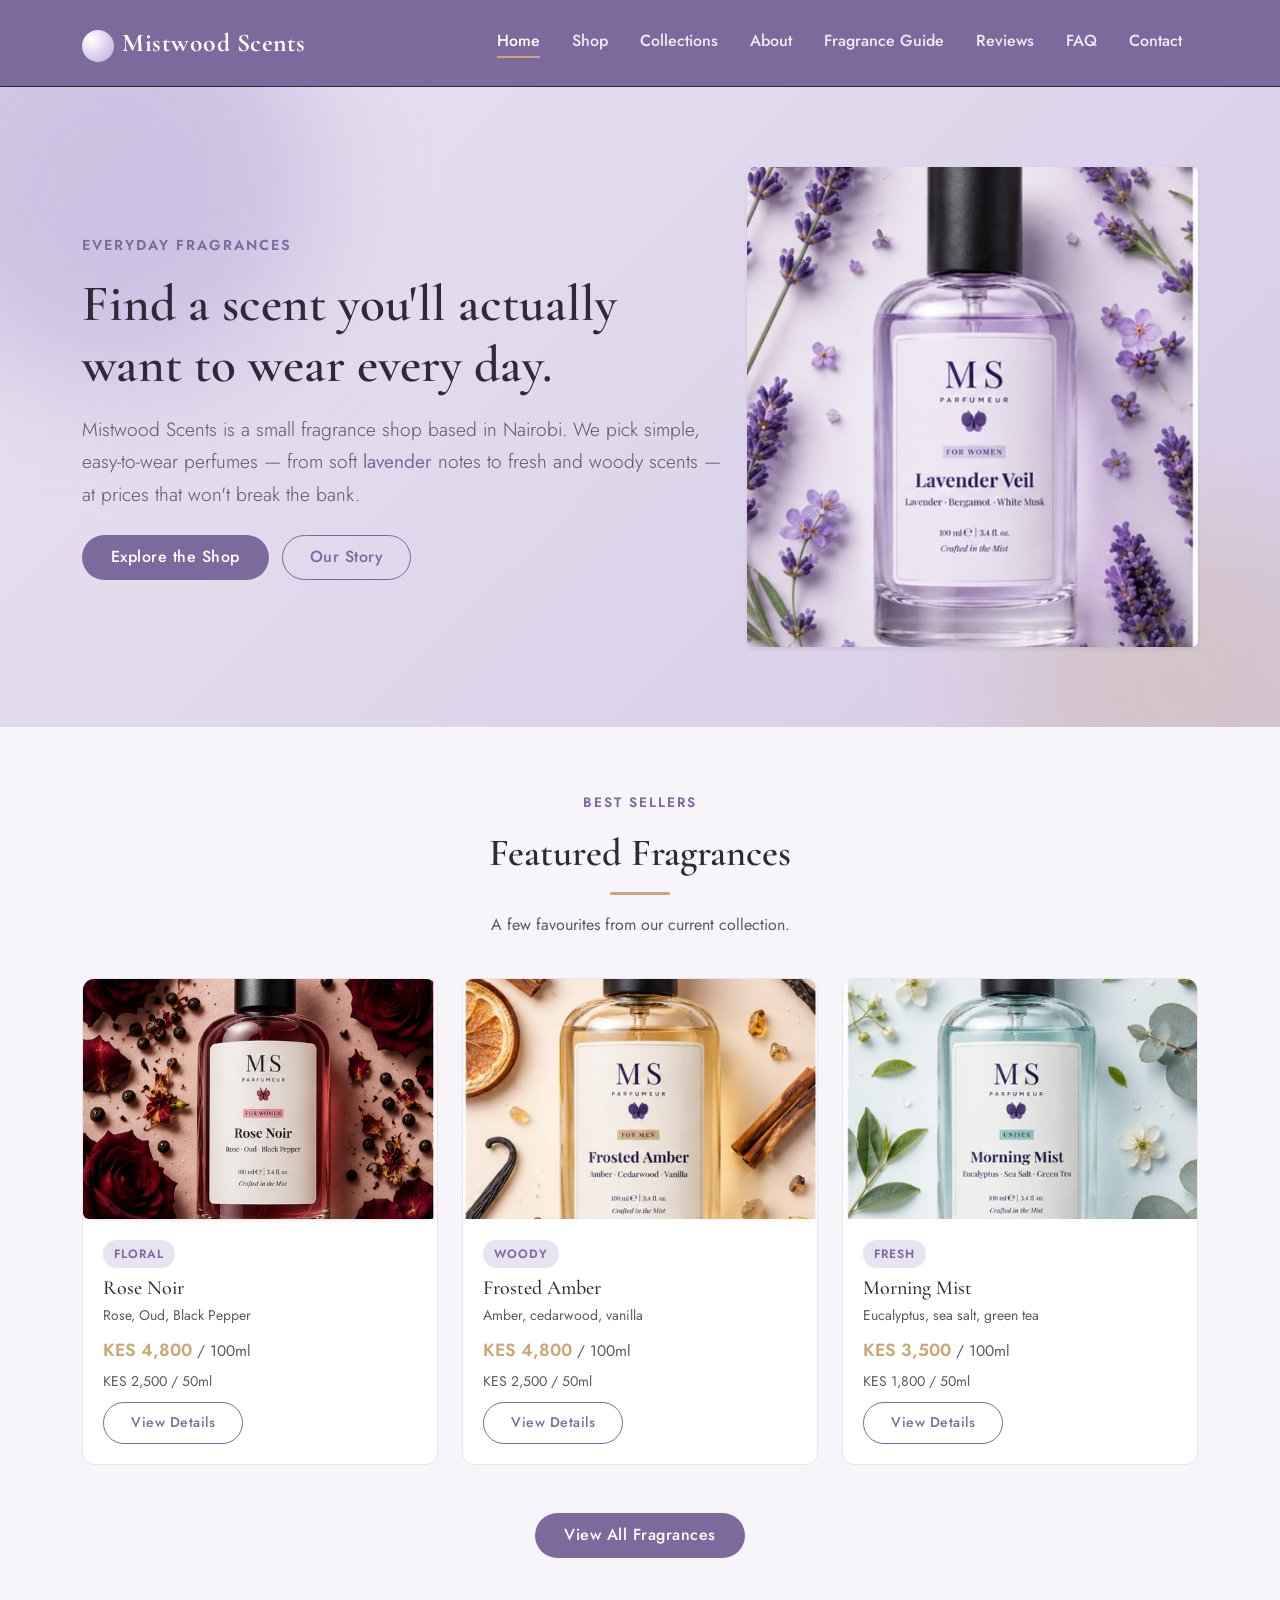
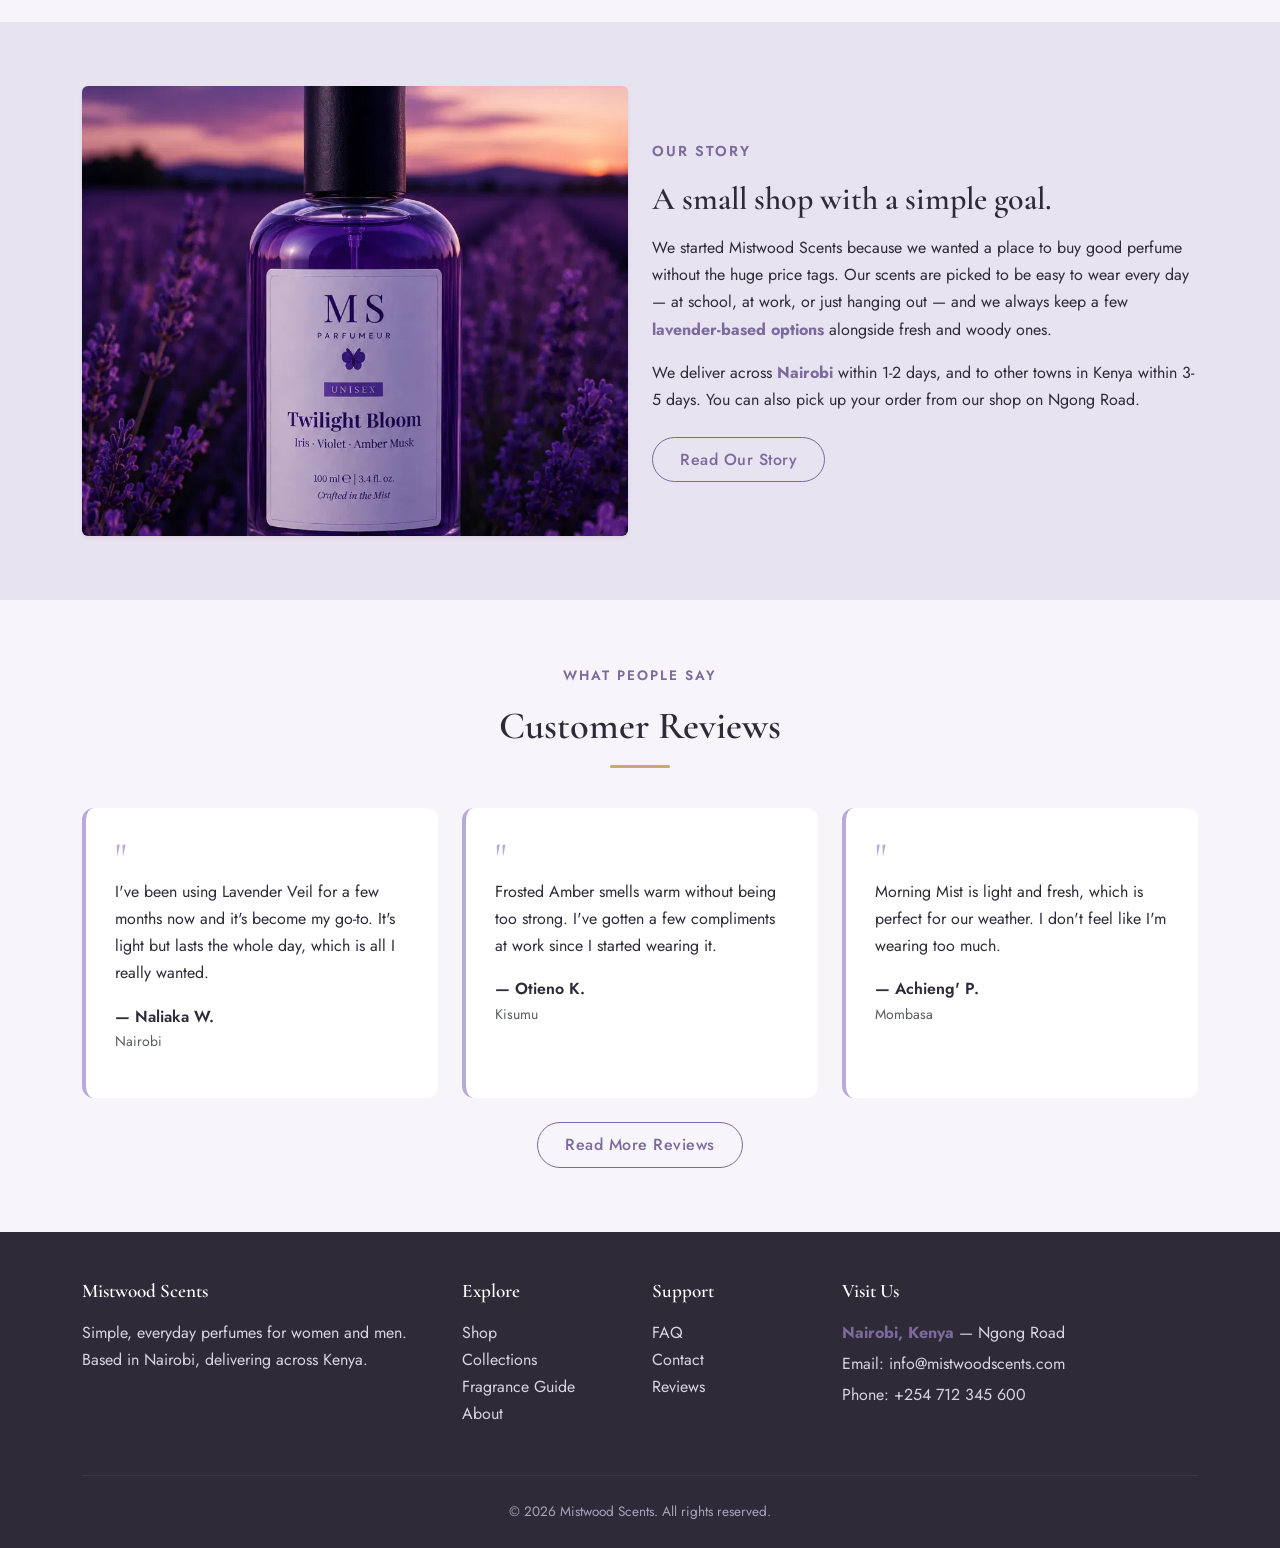
==== commit 536779f3: "Add Twilight Bloom product image to brand story section" ====
--- a/index.html
+++ b/index.html
@@ -125,7 +125,7 @@
       <div class="container">
         <div class="row align-items-center g-4">
           <div class="col-lg-6">
-            <img src="https://images.unsplash.com/photo-1615368144592-6b4a36c2b4a3?w=600&h=450&fit=crop" alt="Lavender field at sunrise with mist over the hills" class="img-fluid rounded shadow-sm" loading="lazy">
+        <img src="images/products/twilight-bloom.png" alt="Mistwood Scents Twilight Bloom perfume bottle in a lavender field at dusk" class="img-fluid rounded shadow-sm" loading="lazy">
           </div>
           <div class="col-lg-6">
             <p class="subtitle" style="color: var(--color-primary); letter-spacing: 2px; text-transform: uppercase; font-weight: 600; font-size: 0.9rem;">Our Story</p>
--- a/css/style.css
+++ b/css/style.css
@@ -426,4 +426,10 @@
   width: 100%;
   object-fit: cover;
   border-radius: 12px;
+}
+.section-tinted img {
+  max-height: 450px;
+  width: 100%;
+  object-fit: cover;
+  border-radius: 12px;
 }
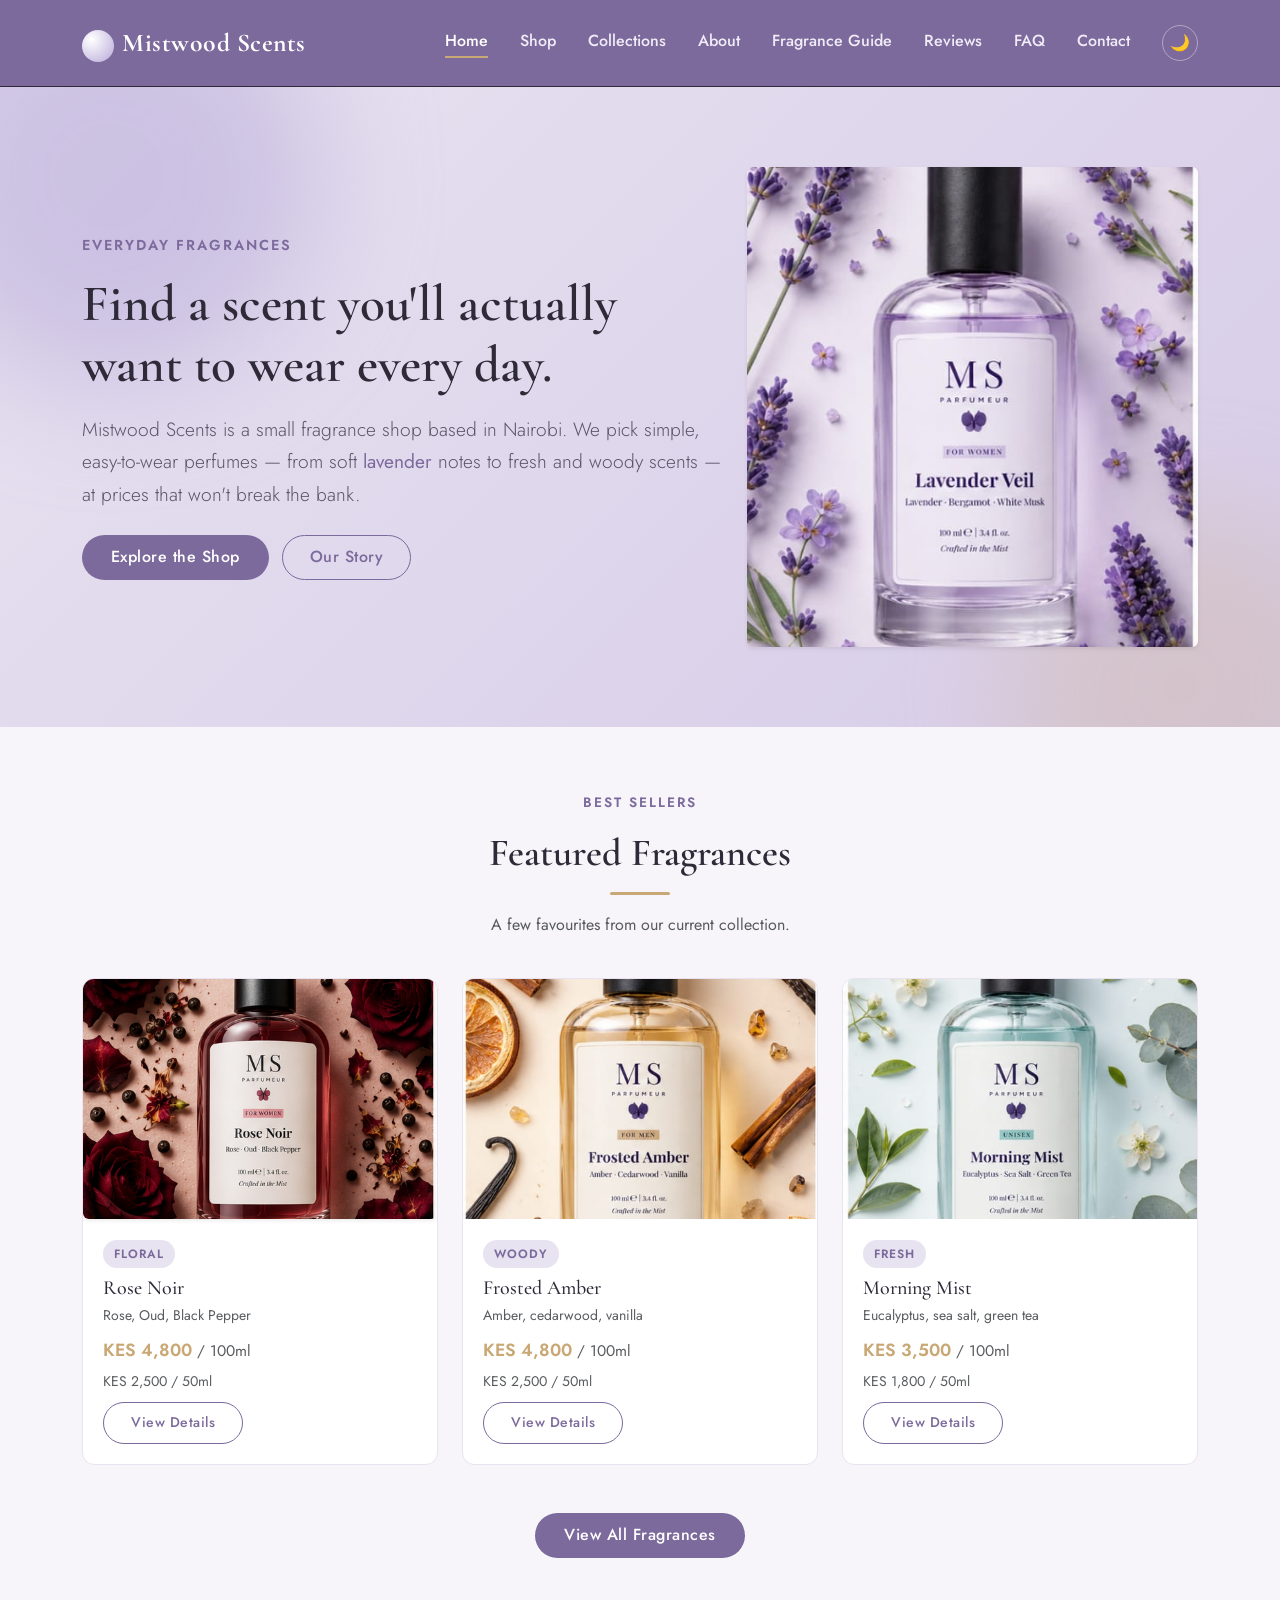
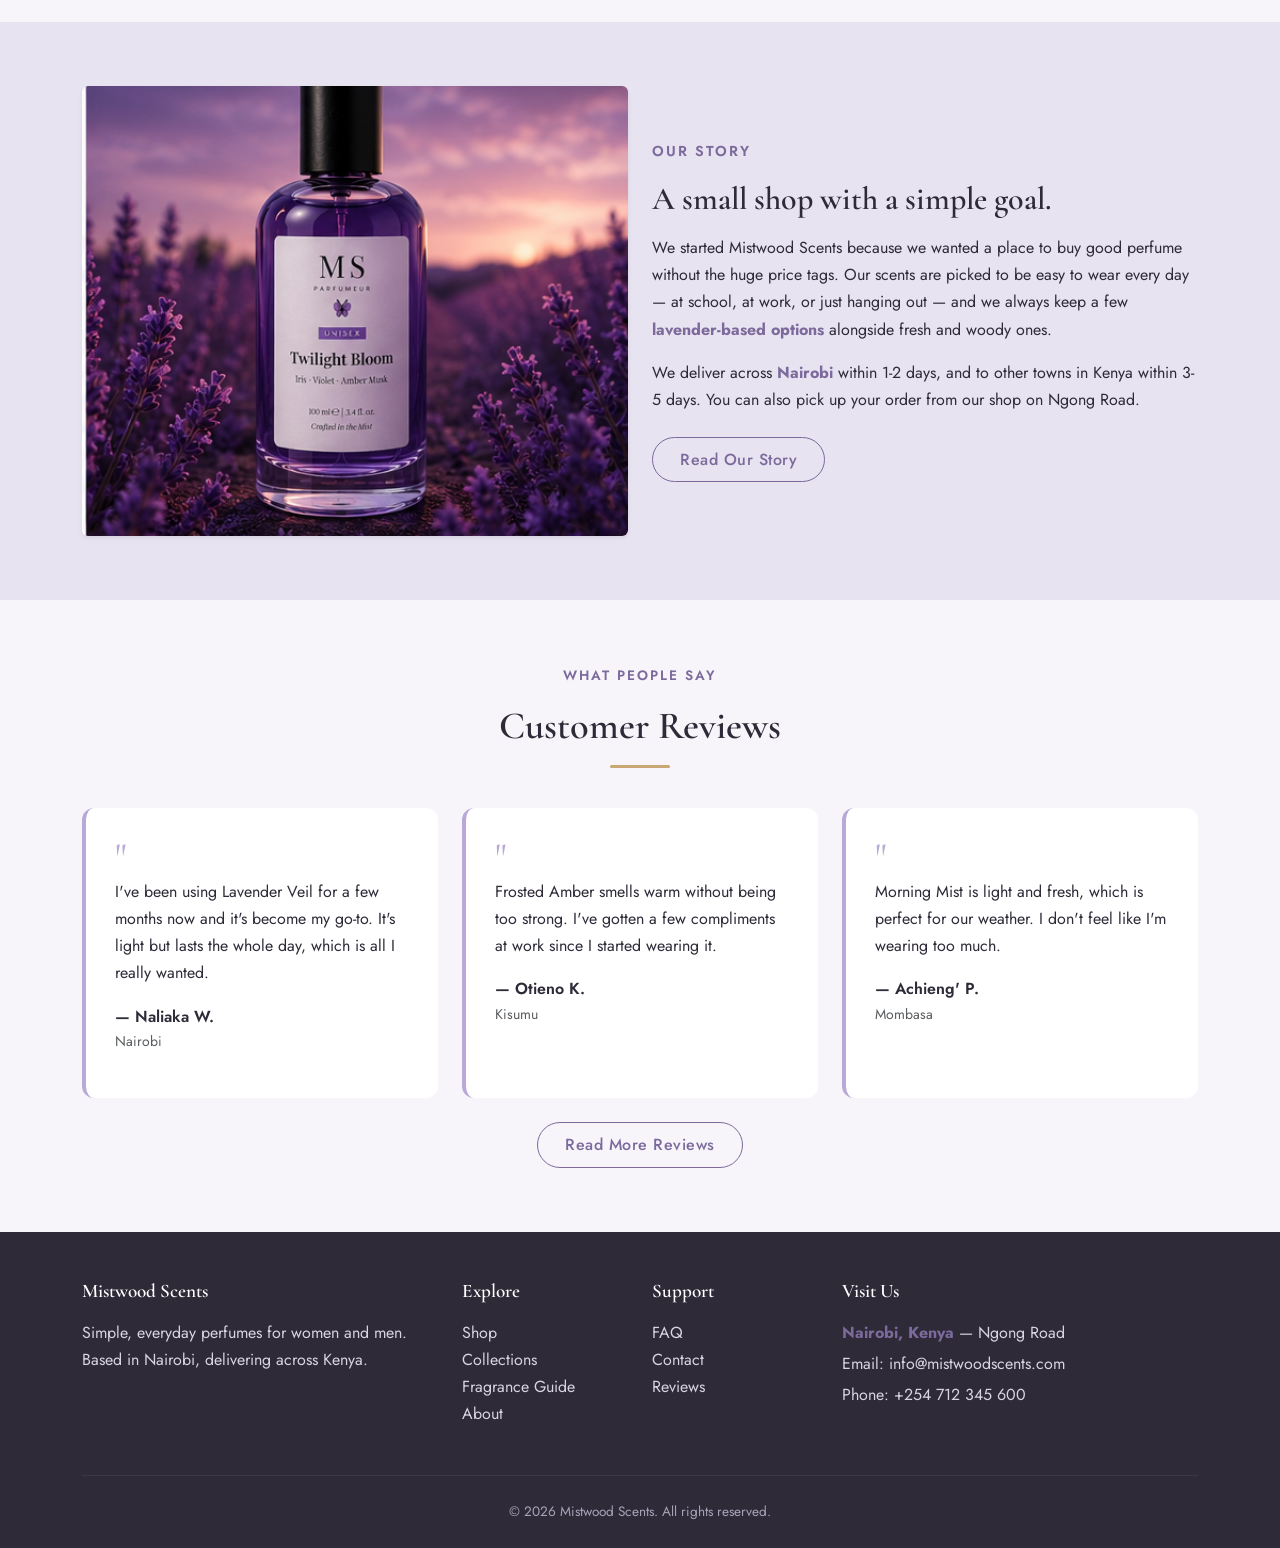
==== commit 288acff7: "Add dark mode stylesheet with purple theme" ====
--- a/index.html
+++ b/index.html
@@ -13,6 +13,7 @@
   <link href="https://fonts.googleapis.com/css2?family=Cormorant+Garamond:wght@500;600;700&family=Jost:wght@300;400;500;600&display=swap" rel="stylesheet">
   <!-- Custom CSS -->
   <link rel="stylesheet" href="css/style.css">
+  <link rel="stylesheet" href="css/darkmode.css">
 </head>
 <body>
 
@@ -40,6 +41,7 @@
             <li class="nav-item"><a class="nav-link" href="contact.html">Contact</a></li>
           </ul>
         </div>
+       <button id="themeToggle" class="theme-toggle-btn ms-3" aria-label="Toggle dark mode">🌙</button>
       </div>
     </nav>
   </header>
--- a/css/darkmode.css
+++ b/css/darkmode.css
@@ -0,0 +1,125 @@
+/* ==========================================================
+   Mistwood Scents — Dark Mode Stylesheet
+   ========================================================== */
+
+/* ===================== Toggle Button ===================== */
+.theme-toggle-btn {
+  background: transparent;
+  border: 1px solid rgba(255,255,255,0.4);
+  color: #fff;
+  border-radius: 50%;
+  width: 36px;
+  height: 36px;
+  font-size: 1rem;
+  cursor: pointer;
+  transition: all 0.2s ease;
+  display: flex;
+  align-items: center;
+  justify-content: center;
+}
+
+.theme-toggle-btn:hover {
+  background: rgba(255,255,255,0.15);
+}
+
+/* ===================== Dark Mode Overrides ===================== */
+body.dark-mode {
+  background-color: #1a1720;
+  color: #e8e3f0;
+}
+
+body.dark-mode h1,
+body.dark-mode h2,
+body.dark-mode h3,
+body.dark-mode h4,
+body.dark-mode h5,
+body.dark-mode h6 {
+  color: #e8e3f0;
+}
+
+body.dark-mode .navbar-mistwood {
+  background-color: #2d1f4e;
+  border-bottom: 1px solid #3d2a6e;
+}
+
+body.dark-mode .mist-hero {
+  background: linear-gradient(135deg, #2d1f4e 0%, #1a1720 100%);
+}
+
+body.dark-mode .mist-banner {
+  background-color: #2d1f4e;
+}
+
+body.dark-mode .section-light {
+  background-color: #1a1720;
+}
+
+body.dark-mode .section-tinted {
+  background-color: #231b3a;
+}
+
+body.dark-mode .card-mistwood {
+  background-color: #2a2040;
+  border-color: #3d2a6e;
+  color: #e8e3f0;
+}
+
+body.dark-mode .card-mistwood:hover {
+  border-color: var(--color-accent);
+  box-shadow: 0 10px 25px rgba(184, 169, 217, 0.2);
+}
+
+body.dark-mode .testimonial-card {
+  background-color: #2a2040;
+  color: #e8e3f0;
+}
+
+body.dark-mode .text-muted {
+  color: #a89bc0 !important;
+}
+
+body.dark-mode .footer-mistwood {
+  background-color: #110d1a;
+}
+
+body.dark-mode .form-mistwood .form-control {
+  background-color: #2a2040;
+  border-color: #3d2a6e;
+  color: #e8e3f0;
+}
+
+body.dark-mode .form-mistwood .form-control::placeholder {
+  color: #a89bc0;
+}
+
+body.dark-mode .btn-outline-mistwood {
+  color: var(--color-accent);
+  border-color: var(--color-accent);
+}
+
+body.dark-mode .btn-outline-mistwood:hover {
+  background-color: var(--color-primary);
+  color: #fff;
+}
+
+body.dark-mode strong,
+body.dark-mode b {
+  color: var(--color-accent);
+}
+
+body.dark-mode .filter-btn {
+  background-color: #2a2040;
+  border-color: #3d2a6e;
+  color: #e8e3f0;
+}
+
+body.dark-mode .note-chip {
+  background-color: #2a2040;
+  border-color: #3d2a6e;
+  color: #e8e3f0;
+}
+
+body.dark-mode .scent-tag {
+  background-color: #3d2a6e;
+  color: var(--color-accent);
+}
